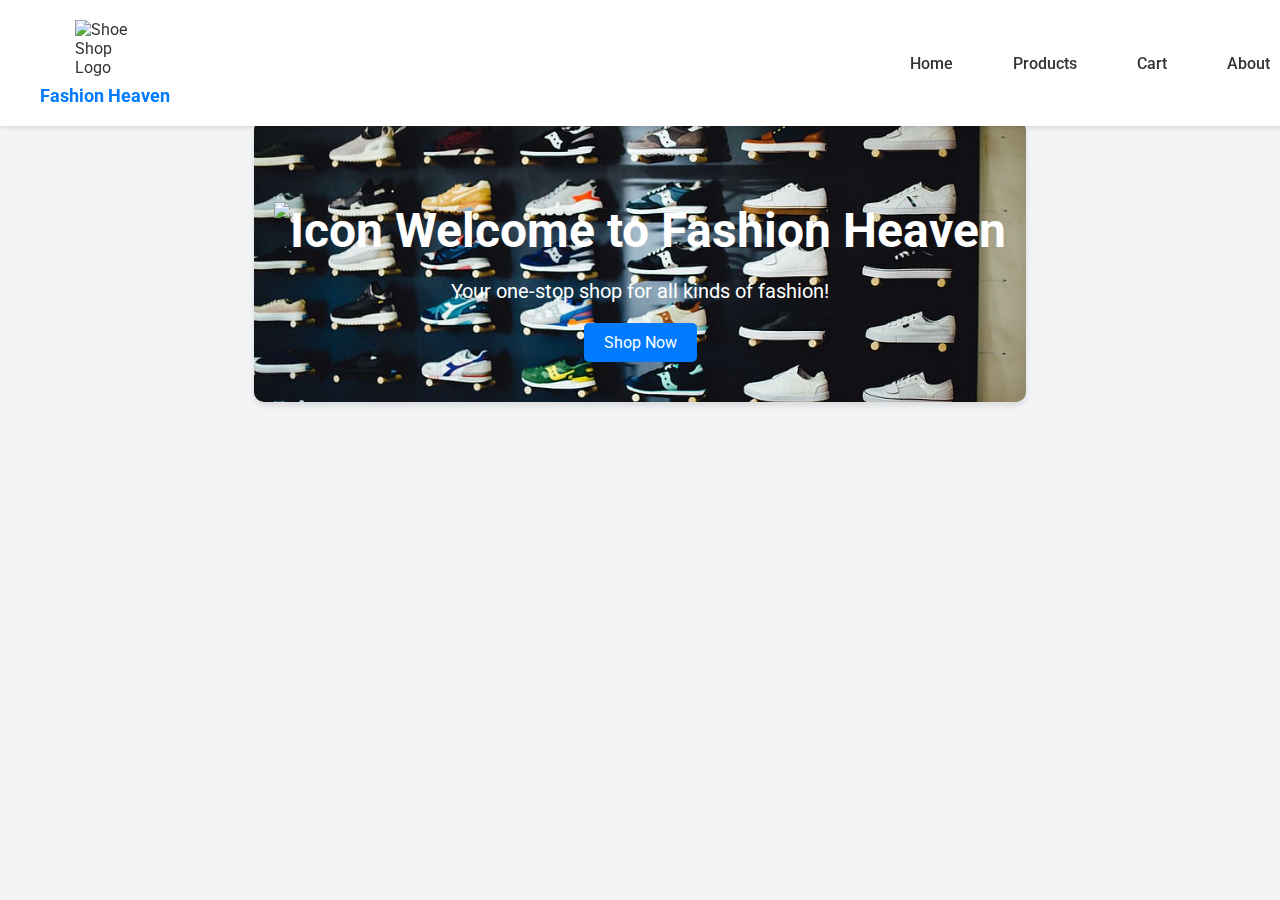
==== index.html @ 2aff160a "Update" ====
<!DOCTYPE html>
<html lang="en">
<head>
    <meta charset="UTF-8">
    <meta name="viewport" content="width=device-width, initial-scale=1.0">
    <title>Shoe Shop</title>
    <link rel="stylesheet" href="styles.css">
    <link href="https://fonts.googleapis.com/css2?family=Roboto:wght@400;500;700&display=swap" rel="stylesheet">
</head>
<body>
    <header>
        <div class="logo-container">
            <img src="../index/images/shoelogoAR.png" alt="Shoe Shop Logo" class="shop-logo">
            <p class="shop-name">Fashion Heaven</p>
        </div>
        <nav>
            <ul class="nav-links">
                <li><a href="#">Home</a></li>
                <li><a href="product.html">Products</a></li>
                <li><a href="#">Cart</a></li>
                <li><a href="#">About</a></li>
            </ul>
        </nav>
    </header>
    <main>
        <section class="hero">
            <h1 class="hero-title">
                <img src="../index/images/your-image.png" alt="Icon" class="h1-">
                Welcome to Fashion Heaven
            </h1>
            <p>Your one-stop shop for all kinds of fashion!</p>
            <a href="#" class="cta-button">Shop Now</a>
        </section>
    </main>
</body>
</html>
---- styles.css ----
body {
    font-family: 'Roboto', sans-serif;
    margin: 0;
    padding: 0;
    display: flex;
    flex-direction: column;
    align-items: center;
    background-color: #f3f4f6;
    color: #333;
}

header {
    width: 100%;
    display: flex;
    align-items: center;
    justify-content: space-between;
    background-color: #fff;
    padding: 20px 40px;
    box-shadow: 0 2px 4px rgba(0,0,0,0.1);
    position: fixed;
    top: 0;
    left: 0;
    z-index: 1000;
}

.logo-container {
    display: flex;
    flex-direction: column;
    align-items: center;
}

.shop-logo {
    height: 60px;
    width: 60px;
}

.shop-name {
    margin: 5px 0 0;
    font-size: 18px;
    font-weight: 700;
    color: #007bff;
}

nav {
    flex-grow: 1;
    display: flex;
    justify-content: flex-end;
}

.nav-links {
    list-style: none;
    display: flex;
    justify-content: flex-end;
    margin: 0;
    margin-right: 20px;
    padding: 0;
}

.nav-links li {
    margin: 0 15px;
}

.nav-links a {
    text-decoration: none;
    color: #333;
    font-size: 16px;
    font-weight: 500;
    padding: 10px 15px;
    transition: background-color 0.3s, color 0.3s;
}

.nav-links a:hover {
    background-color: #007bff;
    color: #fff;
    border-radius: 5px;
}

main {
    margin-top: 120px;
    width: 100%;
    display: flex;
    justify-content: center;
    align-items: center;
}

.hero {
    text-align: center;
    padding: 50px 20px;
    background: url('../../Website/index/images/backgroundshoes.jpg') no-repeat center center/cover;
    border-radius: 10px;
    box-shadow: 0 4px 6px rgba(0,0,0,0.1);
    color: #fff;
}

.hero h1 {
    font-size: 48px;
    margin-bottom: 20px;
}

.hero p {
    font-size: 20px;
    margin-bottom: 30px;
}

.cta-button {
    background-color: #007bff;
    color: #fff;
    text-decoration: none;
    padding: 15px 30px;
    border-radius: 5px;
    font-size: 18px;
    transition: background-color 0.3s, transform 0.3s;
}

.cta-button:hover {
    background-color: #0056b3;
    transform: scale(1.05);
}

/* Media Queries */
@media (max-width: 768px) {
    header {
        flex-direction: column;
        padding: 10px 20px;
    }

    .nav-links {
        flex-direction: column;
        align-items: center;
    }

    .nav-links li {
        margin: 10px 0;
    }

    .hero h1 {
        font-size: 36px;
    }

    .hero p {
        font-size: 18px;
    }

    .cta-button {
        font-size: 16px;
        padding: 10px 20px;
    }
}

@media (max-width: 480px) {
    header {
        padding: 10px 10px;
    }

    .shop-logo {
        height: 50px;
        width: 50px;
    }

    .shop-name {
        font-size: 16px;
    }

    .nav-links a {
        font-size: 14px;
        padding: 8px 10px;
    }

    .hero {
        padding: 30px 10px;
    }

    .hero h1 {
        font-size: 28px;
    }

    .hero p {
        font-size: 16px;
    }

    .cta-button {
        font-size: 14px;
        padding: 8px 15px;
    }
}

.products {
    text-align: center;
    padding: 50px 20px;
}

.products h1 {
    font-size: 36px;
    margin-bottom: 30px;
}

.product-grid {
    display: flex;
    flex-wrap: nowrap;
    overflow-x: auto;
    padding: 20px 0;
}

.product-card {
    flex: 0 0 auto;
    background-color: #fff;
    border-radius: 10px;
    box-shadow: 0 4px 6px rgba(0,0,0,0.1);
    padding: 15px;
    text-align: center;
    margin-right: 20px;
    transition: transform 0.3s;
}

.product-card:last-child {
    margin-right: 0;
}

.product-card:hover {
    transform: translateY(-5px);
}

.product-image {
    width: 30%;
    height: auto;
    border-radius: 10px;
}

.product-title {
    font-size: 24px;
    margin: 15px 0 10px;
}

.product-description {
    font-size: 16px;
    margin-bottom: 15px;
}

.product-price {
    font-size: 20px;
    font-weight: 700;
    margin-bottom: 20px;
}

.product-buttons {
    display: flex;
    justify-content: center;
    gap: 10px;
}

.cta-button {
    background-color: #007bff;
    color: #fff;
    text-decoration: none;
    padding: 10px 20px;
    border-radius: 5px;
    font-size: 16px;
    transition: background-color 0.3s, transform 0.3s;
}

.cta-button:hover {
    background-color: #0056b3;
    transform: scale(1.05);
}

.view-button {
    background-color: #28a745;
}

.view-button:hover {
    background-color: #218838;
}

.category-buttons {
    margin-top: 30px;
    display: flex;
    justify-content: center;
    gap: 15px;
}

.category-button {
    background-color: #333;
    color: #fff;
    text-decoration: none;
    padding: 10px 20px;
    border-radius: 5px;
    font-size: 16px;
    transition: background-color 0.3s, transform 0.3s;
}

.category-button:hover {
    background-color: #555;
    transform: scale(1.05);
}

.shoes {
    text-align: center;
    padding: 50px 20px;
}

.shoes h1 {
    font-size: 36px;
    margin-bottom: 30px;
}

.shoe-grid {
    display: flex;
    flex-wrap: nowrap;
    overflow-x: auto;
    padding: 10px 0;
}

.shoe-card {
    flex: 0 0 auto;
    background-color: #fff;
    border-radius: 10px;
    box-shadow: 0 4px 6px rgba(0,0,0,0.1);
    padding: 15px;
    text-align: center;
    margin-right: 20px;
    transition: transform 0.3s;
}

.shoe-card:last-child {
    margin-right: 0;
}

.shoe-card:hover {
    transform: translateY(-5px);
}

.shoe-image {
    width: 50%;
    height: auto;
    border-radius: 10px;
}

.shoe-title {
    font-size: 24px;
    margin: 15px 0 10px;
}

.shoe-description {
    font-size: 16px;
    margin-bottom: 15px;
}

.shoe-price {
    font-size: 20px;
    font-weight: 700;
    margin-bottom: 20px;
}

.shoe-buttons {
    display: flex;
    justify-content: center;
    gap: 10px;
}

.cta-button {
    background-color: #007bff;
    color: #fff;
    text-decoration: none;
    padding: 10px 20px;
    border-radius: 5px;
    font-size: 16px;
    transition: background-color 0.3s, transform 0.3s;
}

.cta-button:hover {
    background-color: #0056b3;
    transform: scale(1.05);
}

.view-button {
    background-color: #28a745;
}

.view-button:hover {
    background-color: #218838;
}

/* Media Queries */
@media (max-width: 768px) {
    header {
        flex-direction: column;
        padding: 10px 20px;
    }

    .nav-links {
        flex-direction: column;
        align-items: center;
    }

    .nav-links li {
        margin: 10px 0;
    }

    .shoes h1 {
        font-size: 28px;
    }

    .shoe-title {
        font-size: 20px;
    }

    .shoe-description {
        font-size: 14px;
    }

    .shoe-price {
        font-size: 18px;
    }

    .cta-button {
        font-size: 14px;
        padding: 8px 15px;
    }
}

@media (max-width: 480px) {
    header {
        padding: 10px 10px;
    }
}

.hats {
    text-align: center;
    padding: 50px 20px;
}

.hats h1 {
    font-size: 36px;
    margin-bottom: 30px;
}

.hat-grid {
    display: flex;
    flex-wrap: nowrap;
    overflow-x: auto;
    padding: 20px 0;
}

.hat-card {
    flex: 0 0 auto;
    background-color: #fff;
    border-radius: 10px;
    box-shadow: 0 4px 6px rgba(0,0,0,0.1);
    padding: 15px;
    text-align: center;
    margin-right: 20px;
    transition: transform 0.3s;
}

.hat-card:last-child {
    margin-right: 0;
}

.hat-card:hover {
    transform: translateY(-5px);
}

.hat-image {
    width: 50%;
    height: auto;
    border-radius: 10px;
}

.hat-title {
    font-size: 24px;
    margin: 15px 0 10px;
}

.hat-description {
    font-size: 16px;
    margin-bottom: 15px;
}

.hat-price {
    font-size: 20px;
    font-weight: 700;
    margin-bottom: 20px;
}

.hat-buttons {
    display: flex;
    justify-content: center;
    gap: 10px;
}

.sunglasses {
    text-align: center;
    padding: 50px 20px;
}

.sunglasses h1 {
    font-size: 36px;
    margin-bottom: 30px;
}

.sunglass-grid {
    display: flex;
    flex-wrap: nowrap;
    overflow-x: auto;
    padding: 20px 0;
}

.sunglass-card {
    flex: 0 0 auto;
    background-color: #fff;
    border-radius: 10px;
    box-shadow: 0 4px 6px rgba(0,0,0,0.1);
    padding: 20px;
    text-align: center;
    margin-right: 20px;
    transition: transform 0.3s;
}

.sunglass-card:last-child {
    margin-right: 0;
}

.sunglass-card:hover {
    transform: translateY(-5px);
}

.sunglass-image {
    width: 100%;
    height: auto;
    border-radius: 10px;
}

.sunglass-title {
    font-size: 24px;
    margin: 15px 0 10px;
}

.sunglass-description {
    font-size: 16px;
    margin-bottom: 15px;
}

.sunglass-price {
    font-size: 20px;
    font-weight: 700;
    margin-bottom: 20px;
}

.sunglass-buttons {
    display: flex;
    justify-content: center;
    gap: 10px;
}

.sunglasses {
    text-align: center;
    padding: 50px 20px;
}

.sunglasses h1 {
    font-size: 36px;
    margin-bottom: 30px;
}

.sunglass-grid {
    display: flex;
    flex-wrap: nowrap;
    overflow-x: auto;
    padding: 20px 0;
}

.sunglass-card {
    flex: 0 0 auto;
    background-color: #fff;
    border-radius: 10px;
    box-shadow: 0 4px 6px rgba(0,0,0,0.1);
    padding: 15px;
    text-align: center;
    margin-right: 20px;
    transition: transform 0.3s;
}

.sunglass-card:last-child {
    margin-right: 0;
}

.sunglass-card:hover {
    transform: translateY(-5px);
}

.sunglass-image {
    width: 50%;
    height: auto;
    border-radius: 10px;
}

.sunglass-title {
    font-size: 24px;
    margin: 15px 0 10px;
}

.sunglass-description {
    font-size: 16px;
    margin-bottom: 15px;
}

.sunglass-price {
    font-size: 20px;
    font-weight: 700;
    margin-bottom: 20px;
}

.sunglass-buttons {
    display: flex;
    justify-content: center;
    gap: 10px;
}

.hoodies {
    text-align: center;
    padding: 50px 20px;
}

.hoodies h1 {
    font-size: 36px;
    margin-bottom: 30px;
}

.hoodie-grid {
    display: flex;
    flex-wrap: nowrap;
    overflow-x: auto;
    padding: 20px 0;
}

.hoodie-card {
    flex: 0 0 auto;
    background-color: #fff;
    border-radius: 10px;
    box-shadow: 0 4px 6px rgba(0,0,0,0.1);
    padding: 15px;
    text-align: center;
    margin-right: 20px;
    transition: transform 0.3s;
}

.hoodie-card:last-child {
    margin-right: 0;
}

.hoodie-card:hover {
    transform: translateY(-5px);
}

.hoodie-image {
    width: 30%;
    height: auto;
    border-radius: 10px;
}

.hoodie-title {
    font-size: 24px;
    margin: 15px 0 10px;
}

.hoodie-description {
    font-size: 16px;
    margin-bottom: 15px;
}

.hoodie-price {
    font-size: 20px;
    font-weight: 700;
    margin-bottom: 20px;
}

.hoodie-buttons {
    display: flex;
    justify-content: center;
    gap: 10px;
}

.about-hero {
    text-align: center;
    padding: 60px 20px;
    background-color: #e8e8e8;
}

.about-hero h1 {
    font-size: 2.5em;
    margin-bottom: 10px;
}

.about-hero p {
    font-size: 1.2em;
    margin: 0;
}

.about-content {
    display: flex;
    justify-content: center;
    align-items: center;
    padding: 40px 20px;
}

.about-description {
    max-width: 600px;
    margin-right: 40px;
}

.about-description h2 {
    font-size: 2em;
    margin-bottom: 20px;
}

.about-description p {
    line-height: 1.6;
    margin-bottom: 20px;
}

.about-image img {
    max-width: 100%;
    border-radius: 10px;
    box-shadow: 0 4px 8px rgba(0, 0, 0, 0.1);
}

footer {
    text-align: center;
    padding: 20px 0;
    background-color: #4a4a4a;
    color: #fff;
}

.cart {
    padding: 40px 20px;
}

.cart h1 {
    text-align: center;
    margin-bottom: 40px;
    font-size: 2.5em;
    color: #4a4a4a;
}

.cart-items {
    display: flex;
    flex-direction: column;
    gap: 20px;
    margin-bottom: 40px;
}

.cart-item {
    display: flex;
    align-items: center;
    padding: 20px;
    background-color: #fff;
    border-radius: 10px;
    box-shadow: 0 4px 8px rgba(0, 0, 0, 0.1);
}

.cart-item img {
    width: 50%;
    height: auto;
    margin-right: 20px;
    border-radius: 10px;
}

.item-details {
    flex-grow: 1;
}

.item-name {
    font-size: 1.2em;
    font-weight: 500;
    margin-bottom: 10px;
}

.item-price {
    font-size: 1.1em;
    color: #4a4a4a;
    margin-bottom: 10px;
}

.item-quantity {
    display: flex;
    align-items: center;
    margin-bottom: 10px;
}

.quantity-btn {
    background-color: #4a4a4a;
    color: #fff;
    border: none;
    padding: 5px 10px;
    cursor: pointer;
    border-radius: 5px;
}

.quantity-btn:hover {
    background-color: #333;
}

.item-quantity input {
    width: 50px;
    text-align: center;
    margin: 0 10px;
    padding: 5px;
    border: 1px solid #ddd;
    border-radius: 5px;
}

.remove-btn {
    background-color: #ff4a4a;
    color: #fff;
    border: none;
    padding: 5px 10px;
    cursor: pointer;
    border-radius: 5px;
}

.remove-btn:hover {
    background-color: #e60000;
}

.cart-summary {
    display: flex;
    justify-content: space-between;
    align-items: center;
    padding: 20px;
    background-color: #fff;
    border-radius: 10px;
    box-shadow: 0 4px 8px rgba(0, 0, 0, 0.1);
}

.total-label {
    font-size: 1.5em;
    font-weight: 500;
}

.total-price {
    font-size: 1.5em;
    font-weight: 700;
    color: #4a4a4a;
}

.checkout-btn {
    background-color: #4a4a4a;
    color: #fff;
    border: none;
    padding: 10px 20px;
    font-size: 1em;
    cursor: pointer;
    border-radius: 5px;
}

.checkout-btn:hover {
    background-color: #333;
}

footer {
    text-align: center;
    padding: 20px 0;
    background-color: #4a4a4a;
    color: #fff;
}

/* Ensure the existing styles for cta-button, view-button, and add-to-cart-button are included as before */

/* Ensure the existing styles for cta-button, view-button, and add-to-cart-button are included as before */


/* Ensure the existing styles for cta-button, view-button, and add-to-cart-button are included as before */

/* Ensure the existing styles for cta-button, view-button, and add-to-cart-button are included as before */
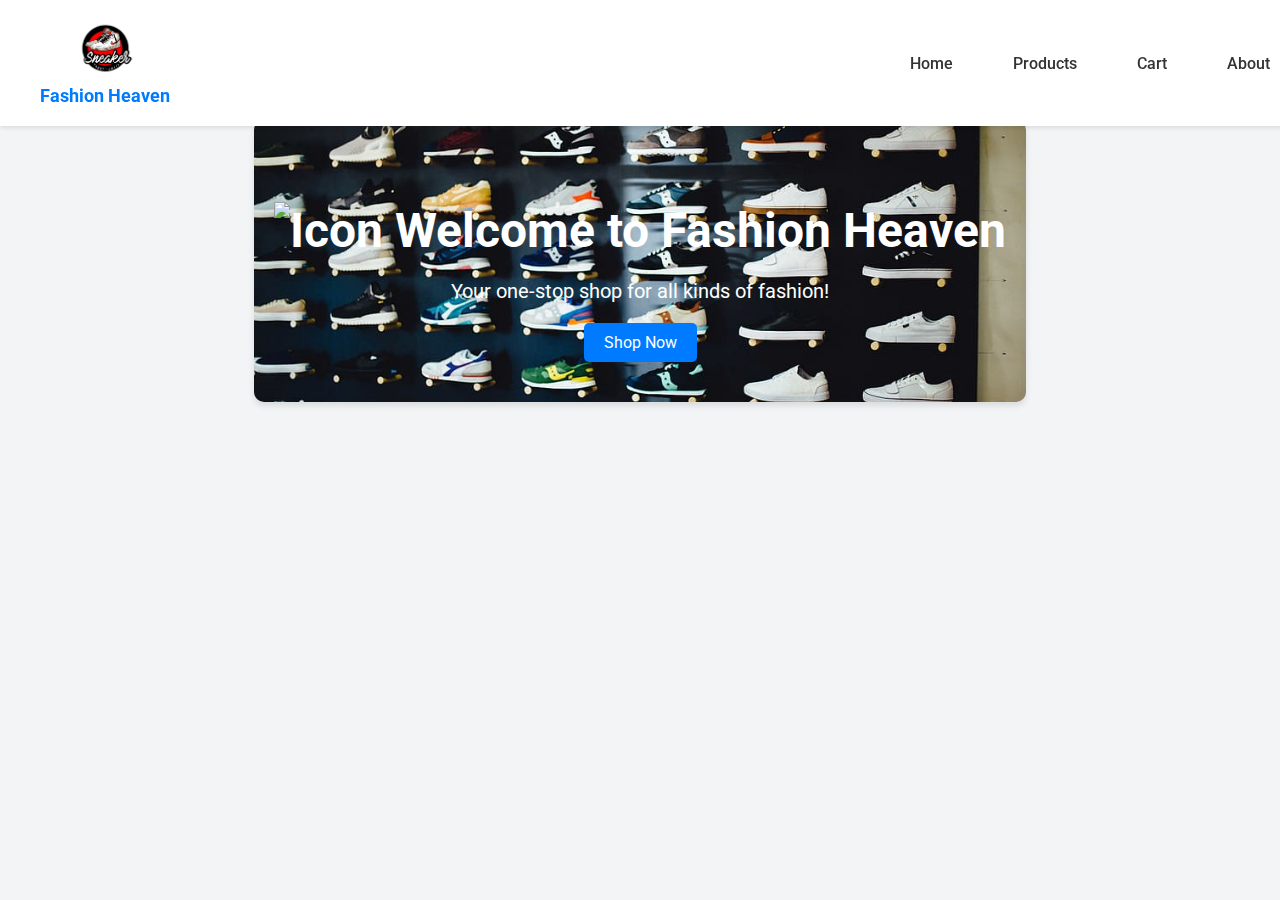
==== commit 06097713: "update" ====
--- a/index.html
+++ b/index.html
@@ -10,7 +10,7 @@
 <body>
     <header>
         <div class="logo-container">
-            <img src="../index/images/shoelogoAR.png" alt="Shoe Shop Logo" class="shop-logo">
+            <img src="images/shoelogoAR.png" alt="Shoe Shop Logo" class="shop-logo">
             <p class="shop-name">Fashion Heaven</p>
         </div>
         <nav>
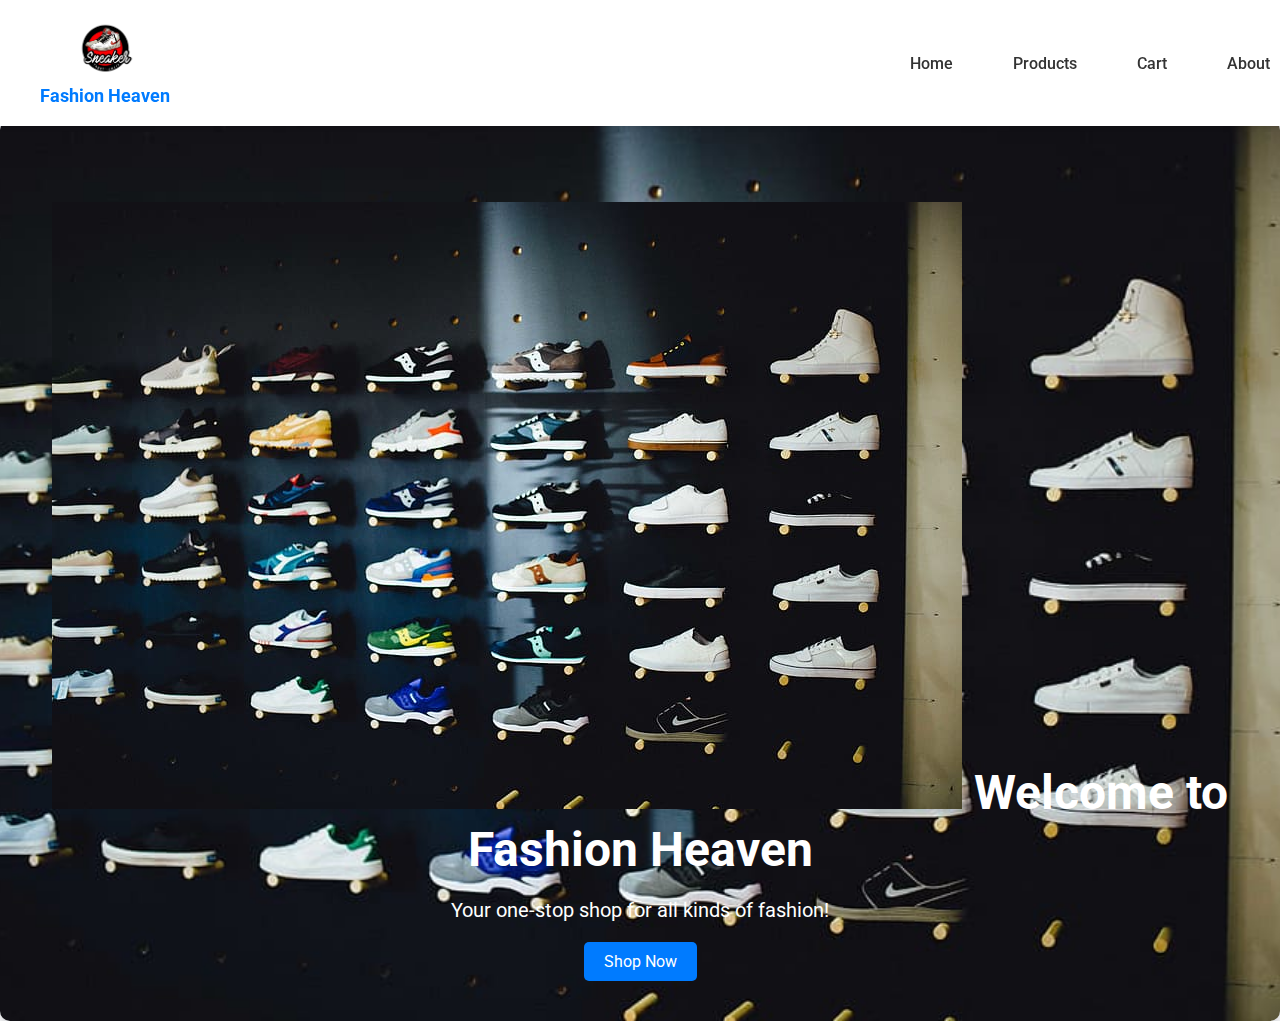
==== commit f589e87a: "aa" ====
--- a/index.html
+++ b/index.html
@@ -25,7 +25,7 @@
     <main>
         <section class="hero">
             <h1 class="hero-title">
-                <img src="../index/images/your-image.png" alt="Icon" class="h1-">
+                <img src="images/backgroundshoes.jpg" alt="Icon" class="h1-">
                 Welcome to Fashion Heaven
             </h1>
             <p>Your one-stop shop for all kinds of fashion!</p>
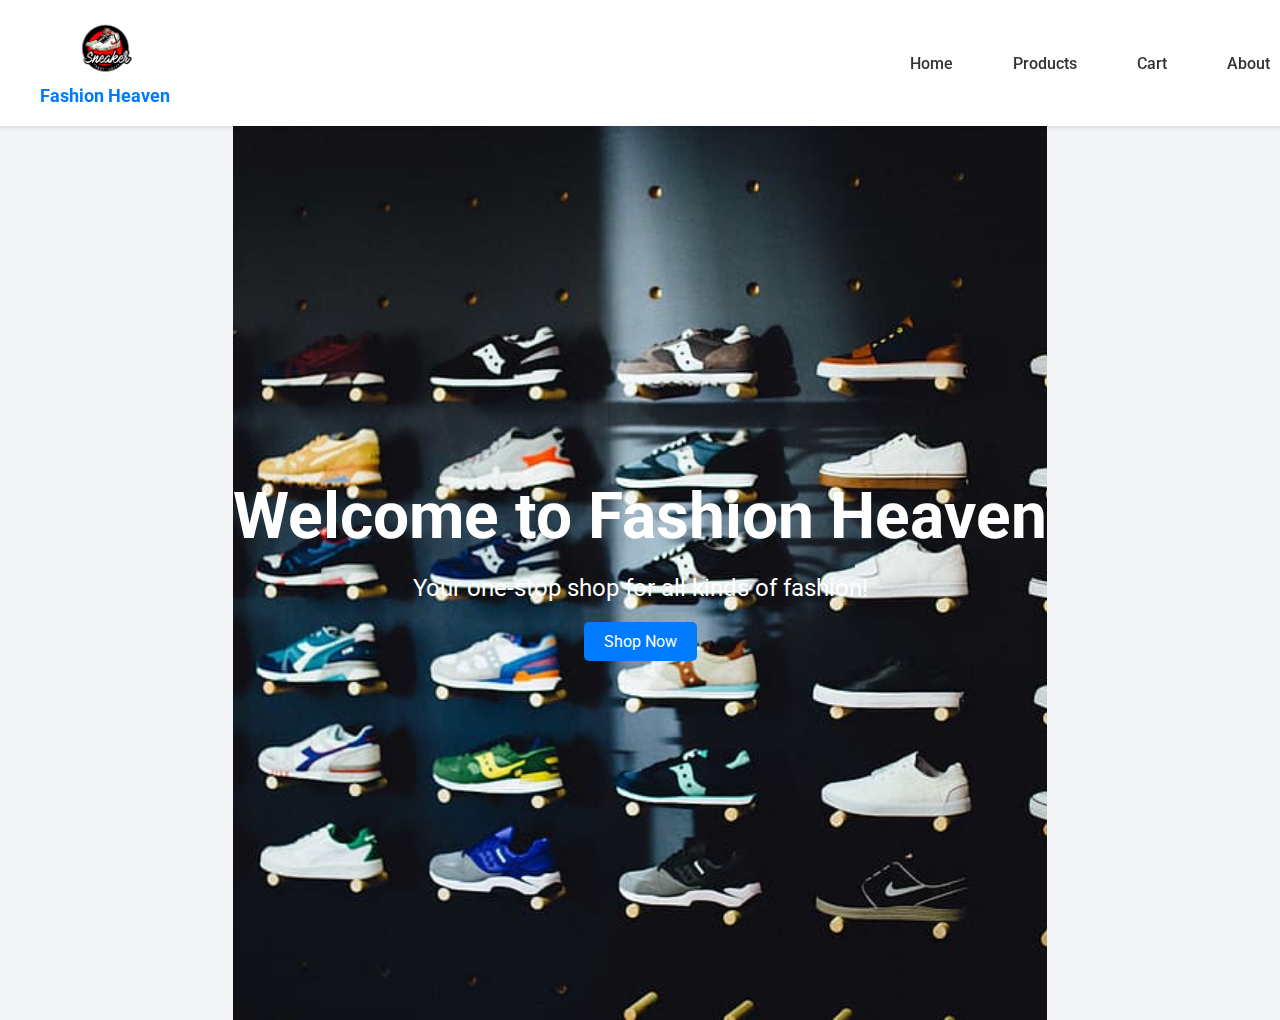
==== commit 6871e79f: "a" ====
--- a/index.html
+++ b/index.html
@@ -24,10 +24,7 @@
     </header>
     <main>
         <section class="hero">
-            <h1 class="hero-title">
-                <img src="images/backgroundshoes.jpg" alt="Icon" class="h1-">
-                Welcome to Fashion Heaven
-            </h1>
+            <h1 class="hero-title">Welcome to Fashion Heaven</h1>
             <p>Your one-stop shop for all kinds of fashion!</p>
             <a href="#" class="cta-button">Shop Now</a>
         </section>
--- a/styles.css
+++ b/styles.css
@@ -84,22 +84,28 @@
 }
 
 .hero {
-    text-align: center;
-    padding: 50px 20px;
-    background: url('../../Website/index/images/backgroundshoes.jpg') no-repeat center center/cover;
-    border-radius: 10px;
-    box-shadow: 0 4px 6px rgba(0,0,0,0.1);
-    color: #fff;
-}
-
-.hero h1 {
-    font-size: 48px;
-    margin-bottom: 20px;
+    position: relative;
+    height: 100vh;
+    background-image: url('images/backgroundshoes.jpg');
+    background-size: cover;
+    background-position: center;
+    display: flex;
+    flex-direction: column;
+    justify-content: center;
+    align-items: center;
+    color: white;
+    text-align: center;
+}
+
+.hero-title {
+    font-size: 4rem;
+    font-weight: 700;
+    margin: 0;
 }
 
 .hero p {
-    font-size: 20px;
-    margin-bottom: 30px;
+    font-size: 1.5rem;
+    margin: 20px 0;
 }
 
 .cta-button {
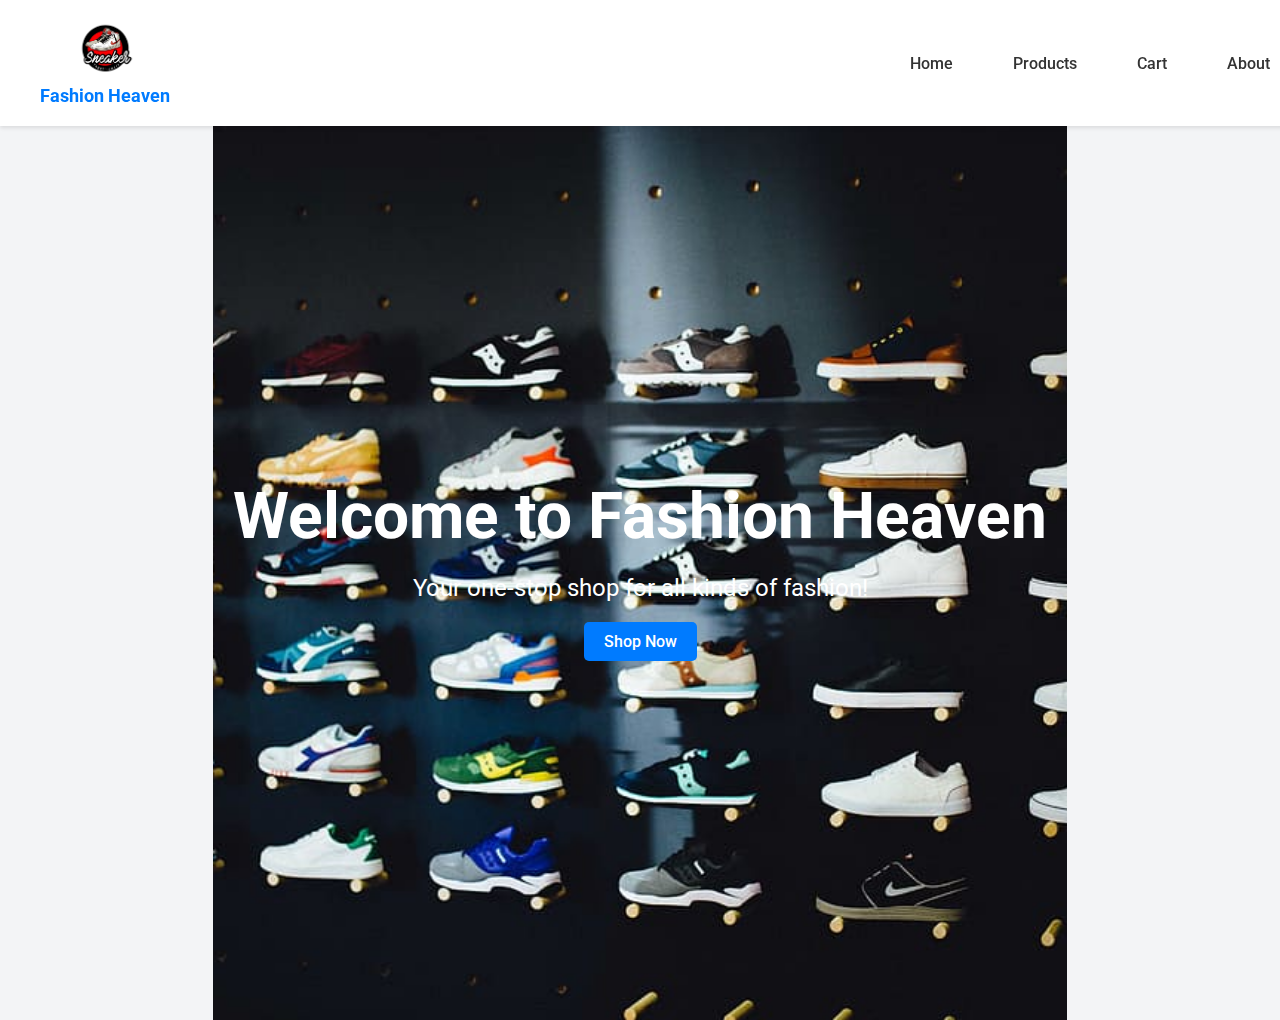
==== commit 22cab225: "a" ====
--- a/index.html
+++ b/index.html
@@ -15,10 +15,10 @@
         </div>
         <nav>
             <ul class="nav-links">
-                <li><a href="#">Home</a></li>
+                <li><a href="index.html">Home</a></li>
                 <li><a href="product.html">Products</a></li>
-                <li><a href="#">Cart</a></li>
-                <li><a href="#">About</a></li>
+                <li><a href="cart.html">Cart</a></li>
+                <li><a href="about.html">About</a></li>
             </ul>
         </nav>
     </header>
@@ -26,7 +26,7 @@
         <section class="hero">
             <h1 class="hero-title">Welcome to Fashion Heaven</h1>
             <p>Your one-stop shop for all kinds of fashion!</p>
-            <a href="#" class="cta-button">Shop Now</a>
+            <a href="product.html" class="cta-button">Shop Now</a>
         </section>
     </main>
 </body>
--- a/styles.css
+++ b/styles.css
@@ -90,11 +90,12 @@
     background-size: cover;
     background-position: center;
     display: flex;
+    justify-content: center;
+    align-items: center;
     flex-direction: column;
-    justify-content: center;
-    align-items: center;
     color: white;
     text-align: center;
+    padding: 0 20px;
 }
 
 .hero-title {
@@ -109,18 +110,17 @@
 }
 
 .cta-button {
-    background-color: #007bff;
-    color: #fff;
+    padding: 10px 20px;
+    background-color: #ff5a5f;
+    color: white;
     text-decoration: none;
-    padding: 15px 30px;
     border-radius: 5px;
-    font-size: 18px;
-    transition: background-color 0.3s, transform 0.3s;
+    font-weight: 500;
+    transition: background-color 0.3s;
 }
 
 .cta-button:hover {
-    background-color: #0056b3;
-    transform: scale(1.05);
+    background-color: #e14f50;
 }
 
 /* Media Queries */
